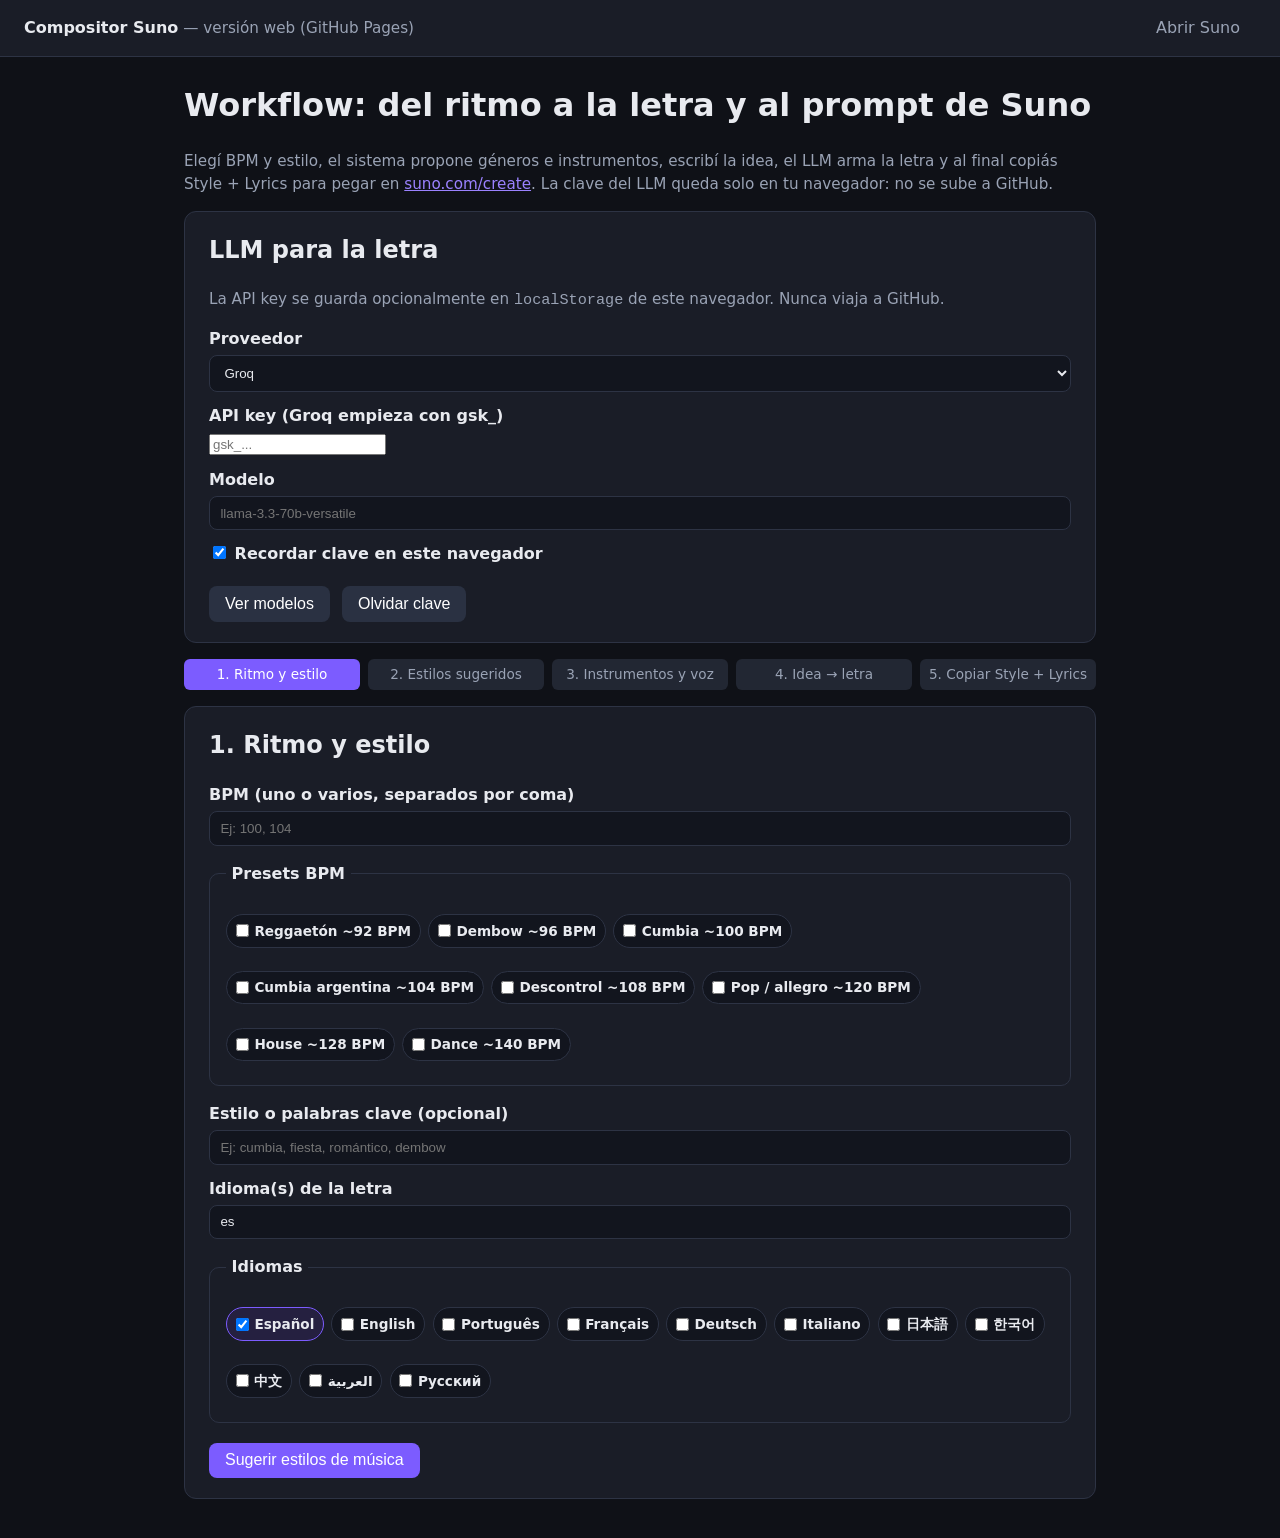
==== index.html @ 766fffea "Actualizar sitio estÃ¡tico del compositor Suno" ====
<!DOCTYPE html>
<html lang="es">
<head>
  <meta charset="utf-8">
  <meta name="viewport" content="width=device-width, initial-scale=1">
  <title>Compositor Suno — Workflow</title>
  <link rel="stylesheet" href="style.css">
</head>
<body>
  <header class="site-header">
    <div>
      <strong>Compositor Suno</strong>
      <span class="muted"> — versión web (GitHub Pages)</span>
    </div>
    <nav>
      <a href="https://suno.com/create" target="_blank" rel="noopener">Abrir Suno</a>
    </nav>
  </header>
  <main>
    <h1>Workflow: del ritmo a la letra y al prompt de Suno</h1>
    <p class="muted">
      Elegí BPM y estilo, el sistema propone géneros e instrumentos, escribí la idea, el LLM arma la letra
      y al final copiás Style + Lyrics para pegar en
      <a href="https://suno.com/create" target="_blank" rel="noopener">suno.com/create</a>.
      La clave del LLM queda solo en tu navegador: no se sube a GitHub.
    </p>

    <section class="card" id="sec-llm">
      <h2>LLM para la letra</h2>
      <p class="muted">La API key se guarda opcionalmente en <code>localStorage</code> de este navegador. Nunca viaja a GitHub.</p>
      <label for="llm_provider">Proveedor</label>
      <select id="llm_provider">
        <option value="groq">Groq</option>
        <option value="ollama">Ollama (local)</option>
      </select>
      <label for="llm_api_key">API key (Groq empieza con gsk_)</label>
      <input type="password" id="llm_api_key" autocomplete="off" placeholder="gsk_...">
      <label for="llm_model">Modelo</label>
      <input type="text" id="llm_model" placeholder="llama-3.3-70b-versatile">
      <label>
        <input type="checkbox" id="llm_remember" checked>
        Recordar clave en este navegador
      </label>
      <div class="actions">
        <button type="button" class="btn btn-secondary" id="llm-test">Ver modelos</button>
        <button type="button" class="btn btn-secondary" id="llm-forget">Olvidar clave</button>
        <span class="muted" id="llm-status"></span>
      </div>
      <article class="tips" id="llm-renew" hidden></article>
    </section>

    <div class="progress workflow-progress">
      <span class="active" data-step-pill="1">1. Ritmo y estilo</span>
      <span data-step-pill="2">2. Estilos sugeridos</span>
      <span data-step-pill="3">3. Instrumentos y voz</span>
      <span data-step-pill="4">4. Idea → letra</span>
      <span data-step-pill="5">5. Copiar Style + Lyrics</span>
    </div>

    <form id="workflow-form">
      <input type="hidden" id="suno_model" value="v6">
      <input type="hidden" id="structure_template" value="auto">

      <section class="card workflow-step" data-step="1">
        <h2>1. Ritmo y estilo</h2>
        <label for="tempo_bpm">BPM (uno o varios, separados por coma)</label>
        <input type="text" id="tempo_bpm" class="sync-field" data-pick="tempo_bpm_pick" placeholder="Ej: 100, 104">
        <div id="grid-tempo_bpm"></div>
        <label for="style_query">Estilo o palabras clave (opcional)</label>
        <input type="text" id="style_query" placeholder="Ej: cumbia, fiesta, romántico, dembow">
        <label for="language">Idioma(s) de la letra</label>
        <input type="text" id="language" class="sync-field" data-pick="language_pick" value="es" placeholder="es, en">
        <div id="grid-language"></div>
        <div class="actions">
          <button type="button" class="btn" id="suggest-styles">Sugerir estilos de música</button>
          <span class="muted" id="suggest-status"></span>
        </div>
      </section>

      <section class="card workflow-step" data-step="2" hidden>
        <h2>2. Estilos sugeridos por BPM y estilo</h2>
        <p class="muted">Marcá uno o más. Cada estilo trae tempo, mood, voz, producción, acompañamiento e instrumentos.</p>
        <div id="suggestions" class="suggestion-list"></div>
        <label for="genre">Género / estilo final (editable)</label>
        <input type="text" id="genre">
        <div class="row">
          <div>
            <label for="mood">Mood</label>
            <input type="text" id="mood">
          </div>
          <div>
            <label for="tempo_term">Términos de ritmo</label>
            <input type="text" id="tempo_term">
          </div>
        </div>
        <div class="row">
          <div>
            <label for="rhythm_accompaniment">Acompañamiento rítmico</label>
            <input type="text" id="rhythm_accompaniment">
          </div>
          <div>
            <label for="production_notes">Producción</label>
            <input type="text" id="production_notes">
          </div>
        </div>
        <div class="actions">
          <button type="button" class="btn" data-next="3">Seguir con instrumentos</button>
          <button type="button" class="btn btn-secondary" data-prev="1">Volver</button>
        </div>
      </section>

      <section class="card workflow-step" data-step="3" hidden>
        <h2>3. Instrumentos y voz</h2>
        <label for="instruments">Instrumentos (editable)</label>
        <input type="text" id="instruments" class="sync-field" data-pick="instruments_pick">
        <div id="grid-instruments"></div>
        <fieldset class="option-fieldset" id="grid-vocal_gender"></fieldset>
        <label for="vocal_style">Estilo vocal</label>
        <input type="text" id="vocal_style" class="sync-field" data-pick="vocal_style_pick">
        <div id="grid-vocal_style"></div>
        <label for="title">Título (opcional)</label>
        <input type="text" id="title">
        <div class="actions">
          <button type="button" class="btn" data-next="4">Seguir con la idea de la letra</button>
          <button type="button" class="btn btn-secondary" data-prev="2">Volver</button>
        </div>
      </section>

      <section class="card workflow-step" data-step="4" hidden>
        <h2>4. Idea → prompt LLM → letra</h2>
        <label for="lyrics_idea">Idea o pedido para la letra</label>
        <textarea id="lyrics_idea" rows="4" placeholder="Ej: una cumbia para la previa, estribillo corto para cantar a los gritos."></textarea>
        <div class="actions">
          <button type="button" class="btn btn-secondary" id="build-llm-prompt">Ver el prompt que recibe el LLM</button>
          <button type="button" class="btn" id="generate-lyrics">Generar letra con el LLM</button>
          <span class="muted" id="lyrics-status"></span>
        </div>
        <article class="tips" id="lyrics-renew-help" hidden></article>
        <details id="llm-prompt-details" hidden>
          <summary>Prompt armado con tu contexto</summary>
          <div class="copy-block">
            <button type="button" class="btn btn-secondary" data-copy="llm-prompt-preview">Copiar</button>
            <pre id="llm-prompt-preview" class="preview-text"></pre>
          </div>
        </details>
        <label for="lyrics_block">Letra (editable, se pega en Suno)</label>
        <textarea id="lyrics_block" rows="14" placeholder="[Verse]&#10;...&#10;&#10;[Chorus]&#10;..."></textarea>
        <div class="actions">
          <button type="button" class="btn" data-next="5">Seguir: copiar Style + Lyrics</button>
          <button type="button" class="btn btn-secondary" data-prev="3">Volver</button>
        </div>
      </section>

      <section class="card workflow-step" data-step="5" hidden>
        <h2>5. Copiar y pegar en Suno</h2>
        <p class="muted">Style y Lyrics compuestos según el glosario oficial de Suno. Pegá Style en Custom mode y Lyrics en el campo de letra.</p>
        <label for="exclude_styles">Exclude styles (opcional)</label>
        <input type="text" id="exclude_styles" class="sync-field" data-pick="exclude_pick">
        <div id="grid-exclude"></div>
        <div class="actions">
          <button type="button" class="btn" id="build-suno-prompt">Rearmar bloques</button>
          <span class="muted" id="suno-status"></span>
        </div>
        <div id="suno-blocks">
          <h3>Style + Lyrics</h3>
          <div class="copy-block">
            <button type="button" class="btn" data-copy="suno-paste">Copiar Style + Lyrics</button>
            <pre id="suno-paste" class="preview-text"></pre>
          </div>
          <h4>Style of Music</h4>
          <div class="copy-block">
            <button type="button" class="btn btn-secondary" data-copy="suno-style">Copiar Style</button>
            <pre id="suno-style" class="preview-text"></pre>
          </div>
          <h4>Lyrics</h4>
          <div class="copy-block">
            <button type="button" class="btn btn-secondary" data-copy="suno-lyrics">Copiar Lyrics</button>
            <pre id="suno-lyrics" class="preview-text"></pre>
          </div>
          <div class="actions">
            <button type="button" class="btn" id="copy-all">Copiar Style + Lyrics</button>
            <button type="button" class="btn btn-secondary" data-prev="4">Volver</button>
          </div>
        </div>
      </section>
    </form>
  </main>
  <script src="app.js"></script>
</body>
</html>
---- style.css ----
:root {
  --bg: #0f1117;
  --surface: #1a1d27;
  --border: #2d3344;
  --text: #e8eaef;
  --muted: #9aa3b5;
  --accent: #7c5cff;
  --accent-hover: #9b82ff;
  --ok: #3dd68c;
  --warn: #f5a623;
}

* {
  box-sizing: border-box;
}

body {
  margin: 0;
  font-family: "Segoe UI", system-ui, sans-serif;
  background: var(--bg);
  color: var(--text);
  line-height: 1.5;
}

a {
  color: var(--accent-hover);
}

header.site-header {
  border-bottom: 1px solid var(--border);
  background: var(--surface);
  padding: 1rem 1.5rem;
  display: flex;
  align-items: center;
  justify-content: space-between;
  gap: 1rem;
  flex-wrap: wrap;
}

header.site-header nav a {
  margin-right: 1rem;
  text-decoration: none;
  color: var(--muted);
}

header.site-header nav a:hover {
  color: var(--text);
}

main {
  max-width: 960px;
  margin: 0 auto;
  padding: 1.5rem;
}

.composer-nav {
  display: flex;
  flex-wrap: wrap;
  gap: 0.5rem;
  margin-bottom: 1rem;
  position: sticky;
  top: 0;
  z-index: 5;
  background: var(--bg);
  padding: 0.5rem 0;
  border-bottom: 1px solid var(--border);
}

.composer-nav a {
  font-size: 0.85rem;
  padding: 0.35rem 0.65rem;
  border-radius: 999px;
  background: var(--surface);
  border: 1px solid var(--border);
  text-decoration: none;
  color: var(--text);
}

.composer-nav a:hover {
  border-color: var(--accent);
}

.composer-section {
  margin-bottom: 1.5rem;
  padding-bottom: 0.5rem;
  border-bottom: 1px dashed var(--border);
}

.composer-section-highlight {
  background: #151928;
  border-radius: 12px;
  padding: 1rem 1.25rem;
  border: 1px solid #3d3560;
}

.composer-preview {
  position: sticky;
  top: 3rem;
  z-index: 4;
  margin-bottom: 1rem;
}

.preview-text {
  margin: 0;
  font-size: 0.9rem;
  white-space: pre-wrap;
  color: var(--muted);
}

.option-grid-full {
  max-height: none;
}

.card {
  background: var(--surface);
  border: 1px solid var(--border);
  border-radius: 12px;
  padding: 1.25rem 1.5rem;
  margin-bottom: 1rem;
}

h1, h2, h3 {
  margin-top: 0;
}

.muted {
  color: var(--muted);
  font-size: 0.95rem;
}

.badge {
  display: inline-block;
  padding: 0.15rem 0.5rem;
  border-radius: 999px;
  font-size: 0.8rem;
  background: #2a3142;
}

.badge-warn {
  background: #4a3a1a;
  color: var(--warn);
}

label {
  display: block;
  margin: 0.75rem 0 0.25rem;
  font-weight: 600;
}

input[type="text"],
input[type="number"],
textarea,
select {
  width: 100%;
  padding: 0.55rem 0.65rem;
  border-radius: 8px;
  border: 1px solid var(--border);
  background: #12151e;
  color: var(--text);
}

textarea {
  min-height: 100px;
  resize: vertical;
}

.row {
  display: grid;
  grid-template-columns: 1fr 1fr;
  gap: 1rem;
}

@media (max-width: 640px) {
  .row {
    grid-template-columns: 1fr;
  }
}

.btn {
  display: inline-block;
  padding: 0.55rem 1rem;
  border-radius: 8px;
  border: none;
  background: var(--accent);
  color: #fff;
  cursor: pointer;
  text-decoration: none;
  font-size: 1rem;
}

.btn:hover {
  background: var(--accent-hover);
}

.btn-secondary {
  background: #2a3142;
}

.btn-secondary:hover {
  background: #3a4358;
}

.actions {
  display: flex;
  gap: 0.75rem;
  margin-top: 1.25rem;
  flex-wrap: wrap;
}

.progress {
  display: flex;
  gap: 0.5rem;
  margin-bottom: 1rem;
}

.progress span {
  flex: 1;
  text-align: center;
  padding: 0.35rem;
  border-radius: 6px;
  background: #222733;
  font-size: 0.85rem;
  color: var(--muted);
}

.progress span.active {
  background: var(--accent);
  color: #fff;
}

.copy-block {
  position: relative;
}

.copy-block pre {
  background: #12151e;
  border: 1px solid var(--border);
  border-radius: 8px;
  padding: 1rem;
  overflow-x: auto;
  white-space: pre-wrap;
  word-break: break-word;
}

.copy-block button {
  position: absolute;
  top: 0.5rem;
  right: 0.5rem;
  font-size: 0.8rem;
  padding: 0.25rem 0.5rem;
}

.tips {
  font-size: 0.9rem;
  color: var(--muted);
  border-left: 3px solid var(--accent);
  padding-left: 0.75rem;
  margin: 1rem 0;
}

ul.checklist li {
  margin-bottom: 0.35rem;
}

.option-fieldset {
  border: 1px solid var(--border);
  border-radius: 10px;
  padding: 0.75rem 1rem 1rem;
  margin: 1rem 0;
}

.option-fieldset legend {
  padding: 0 0.35rem;
  font-weight: 600;
}

.option-grid {
  display: flex;
  flex-wrap: wrap;
  gap: 0.45rem;
  max-height: 280px;
  overflow-y: auto;
  padding: 0.25rem 0;
}

.option-grid-radio .option-chip {
  min-width: 140px;
}

.option-chip {
  display: inline-flex;
  align-items: center;
  gap: 0.35rem;
  padding: 0.35rem 0.55rem;
  border-radius: 999px;
  border: 1px solid var(--border);
  background: #12151e;
  font-size: 0.85rem;
  cursor: pointer;
}

.option-chip input {
  width: auto;
  margin: 0;
}

.option-chip:has(input:checked) {
  border-color: var(--accent);
  background: #252040;
}

.option-chip.is-probable {
  border-color: var(--ok);
}

.option-chip.is-outside {
  border-color: var(--warn);
}

.extra-input {
  margin-top: 0.65rem;
  font-size: 0.9rem;
}

.workflow-progress {
  flex-wrap: wrap;
}

.workflow-progress span {
  flex: 1 1 160px;
}

.suggestion-list {
  display: grid;
  gap: 0.6rem;
  margin-bottom: 1rem;
}

.suggestion {
  display: grid;
  grid-template-columns: auto 1fr;
  gap: 0.6rem;
  padding: 0.7rem 0.85rem;
  border: 1px solid var(--border);
  border-radius: 10px;
  background: #12151e;
  cursor: pointer;
}

.suggestion input {
  width: auto;
  margin-top: 0.3rem;
}

.suggestion p {
  margin: 0.2rem 0;
  font-size: 0.85rem;
}

.suggestion:has(input:checked) {
  border-color: var(--accent);
  background: #252040;
}

.suggestion.is-top {
  border-color: var(--ok);
}

.chips {
  display: flex;
  flex-wrap: wrap;
  gap: 0.3rem;
  margin-top: 0.35rem;
}

.chip {
  padding: 0.15rem 0.5rem;
  border-radius: 999px;
  border: 1px solid var(--border);
  font-size: 0.78rem;
  color: var(--muted);
}

.summary-list li {
  margin-bottom: 0.4rem;
}

.doc-list li {
  margin-bottom: 0.35rem;
}

.article-body h1,
.article-body h2,
.article-body h3 {
  margin-top: 1.25rem;
}

.article-body img {
  max-width: 100%;
}
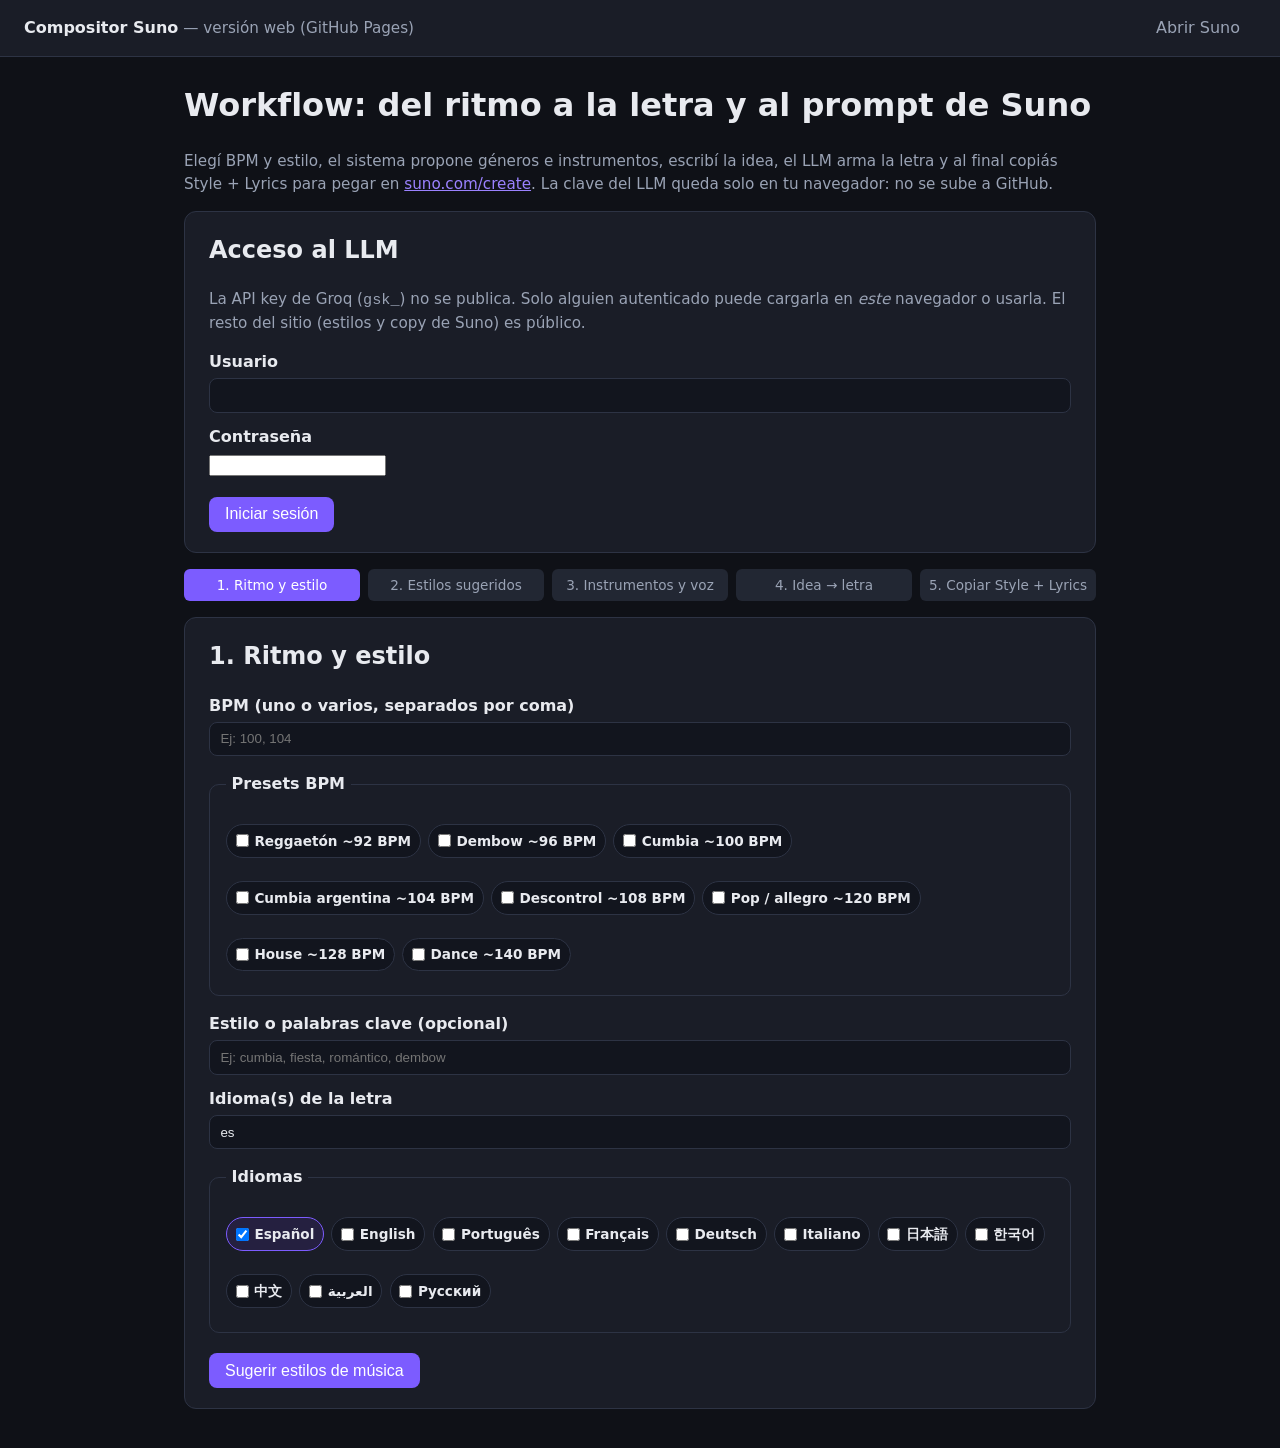
==== commit caf04858: "Actualizar sitio estÃ¡tico del compositor Suno" ====
--- a/index.html
+++ b/index.html
@@ -25,9 +25,28 @@
       La clave del LLM queda solo en tu navegador: no se sube a GitHub.
     </p>
 
-    <section class="card" id="sec-llm">
+    <section class="card" id="sec-auth">
+      <h2>Acceso al LLM</h2>
+      <p class="muted">La API key de Groq (<code>gsk_</code>) no se publica. Solo alguien autenticado puede cargarla en <em>este</em> navegador o usarla. El resto del sitio (estilos y copy de Suno) es público.</p>
+      <div id="auth-login">
+        <label for="auth_user">Usuario</label>
+        <input type="text" id="auth_user" autocomplete="username">
+        <label for="auth_password">Contraseña</label>
+        <input type="password" id="auth_password" autocomplete="current-password">
+        <div class="actions">
+          <button type="button" class="btn" id="auth-login-btn">Iniciar sesión</button>
+          <span class="muted" id="auth-status"></span>
+        </div>
+      </div>
+      <div id="auth-ok" hidden>
+        <p>Sesión: <strong id="auth-user-label"></strong>. La clave Groq queda solo en este navegador.</p>
+        <button type="button" class="btn btn-secondary" id="auth-logout">Cerrar sesión</button>
+      </div>
+    </section>
+
+    <section class="card" id="sec-llm" hidden>
       <h2>LLM para la letra</h2>
-      <p class="muted">La API key se guarda opcionalmente en <code>localStorage</code> de este navegador. Nunca viaja a GitHub.</p>
+      <p class="muted">Pegá la key acá. Se guarda en <code>localStorage</code> de este navegador, no en GitHub.</p>
       <label for="llm_provider">Proveedor</label>
       <select id="llm_provider">
         <option value="groq">Groq</option>
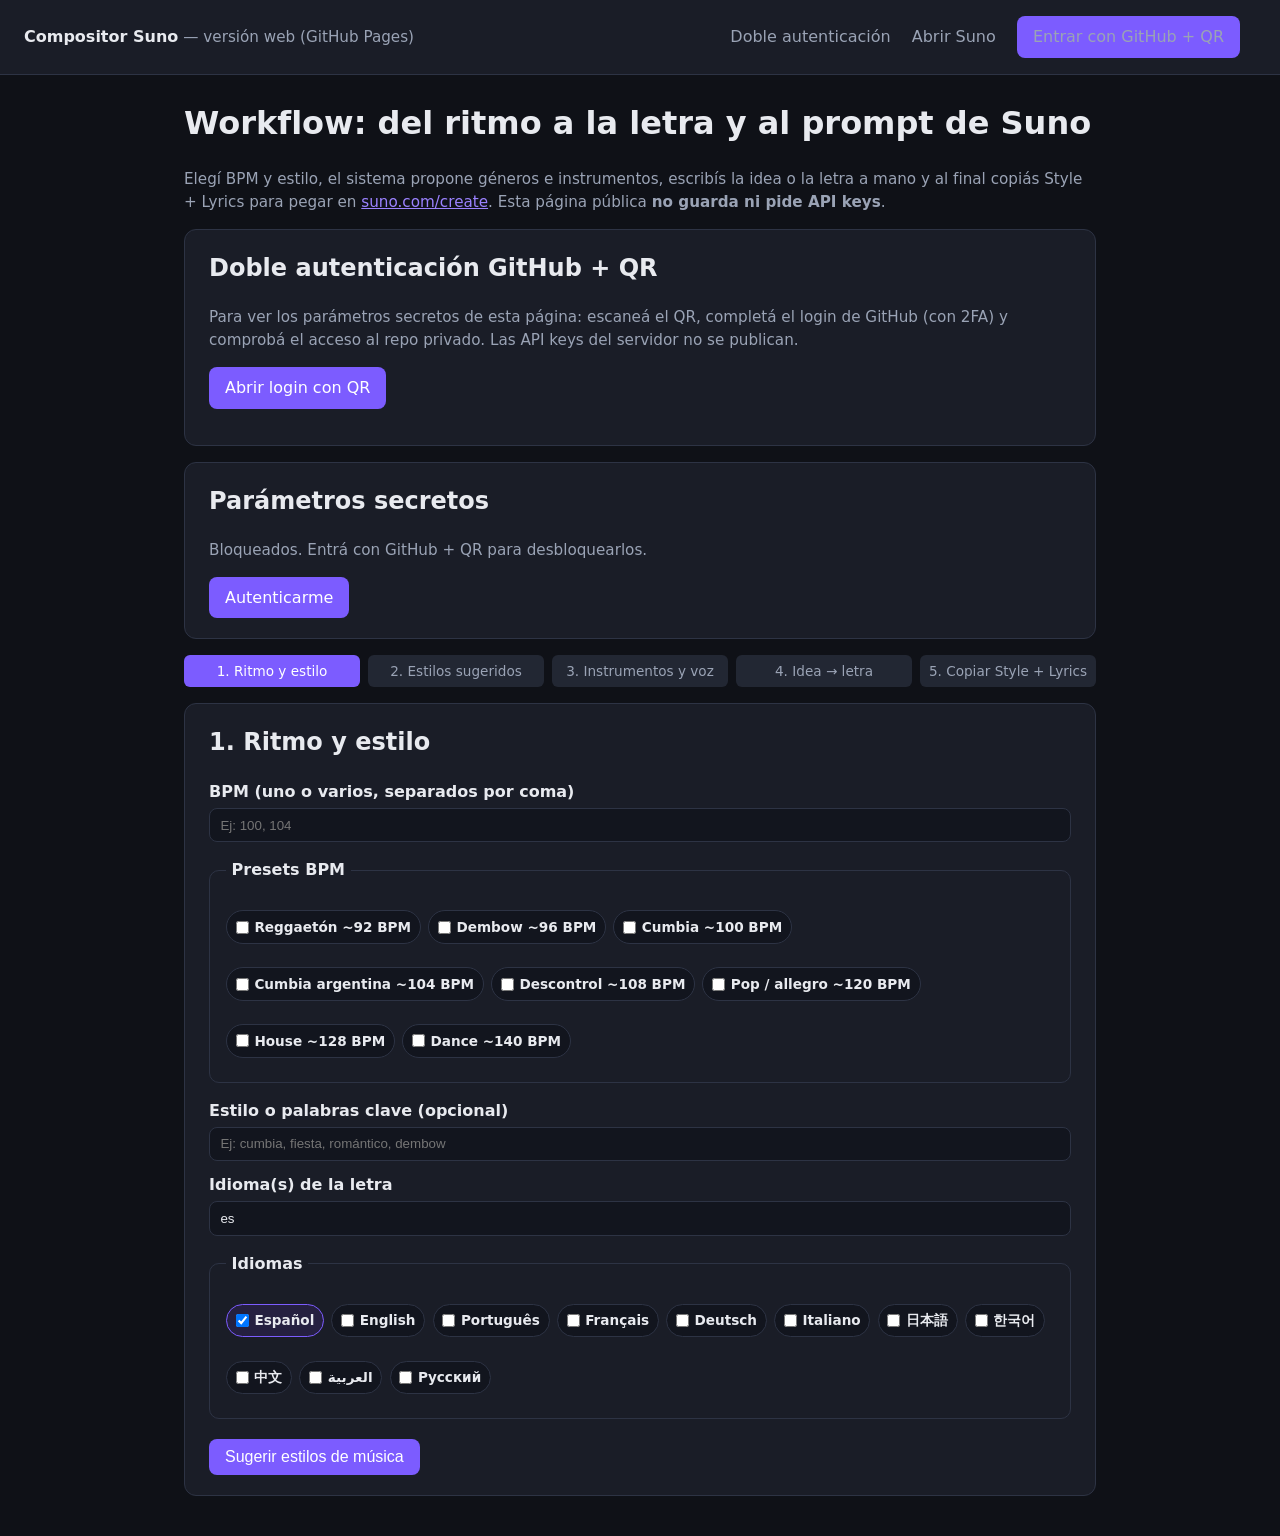
==== commit 5a6c8473: "Actualizar sitio estÃ¡tico del compositor Suno" ====
--- a/index.html
+++ b/index.html
@@ -13,59 +13,48 @@
       <span class="muted"> — versión web (GitHub Pages)</span>
     </div>
     <nav>
+      <a href="login.html">Doble autenticación</a>
       <a href="https://suno.com/create" target="_blank" rel="noopener">Abrir Suno</a>
+      <span id="pages-auth-nav"></span>
     </nav>
   </header>
   <main>
     <h1>Workflow: del ritmo a la letra y al prompt de Suno</h1>
     <p class="muted">
-      Elegí BPM y estilo, el sistema propone géneros e instrumentos, escribí la idea, el LLM arma la letra
+      Elegí BPM y estilo, el sistema propone géneros e instrumentos, escribís la idea o la letra a mano
       y al final copiás Style + Lyrics para pegar en
       <a href="https://suno.com/create" target="_blank" rel="noopener">suno.com/create</a>.
-      La clave del LLM queda solo en tu navegador: no se sube a GitHub.
+      Esta página pública <strong>no guarda ni pide API keys</strong>.
     </p>
 
     <section class="card" id="sec-auth">
-      <h2>Acceso al LLM</h2>
-      <p class="muted">La API key de Groq (<code>gsk_</code>) no se publica. Solo alguien autenticado puede cargarla en <em>este</em> navegador o usarla. El resto del sitio (estilos y copy de Suno) es público.</p>
-      <div id="auth-login">
-        <label for="auth_user">Usuario</label>
-        <input type="text" id="auth_user" autocomplete="username">
-        <label for="auth_password">Contraseña</label>
-        <input type="password" id="auth_password" autocomplete="current-password">
-        <div class="actions">
-          <button type="button" class="btn" id="auth-login-btn">Iniciar sesión</button>
-          <span class="muted" id="auth-status"></span>
-        </div>
-      </div>
-      <div id="auth-ok" hidden>
-        <p>Sesión: <strong id="auth-user-label"></strong>. La clave Groq queda solo en este navegador.</p>
-        <button type="button" class="btn btn-secondary" id="auth-logout">Cerrar sesión</button>
-      </div>
+      <h2>Doble autenticación GitHub + QR</h2>
+      <p class="muted">
+        Para ver los parámetros secretos de esta página: escaneá el QR, completá el login de GitHub
+        (con 2FA) y comprobá el acceso al repo privado. Las API keys del servidor no se publican.
+      </p>
+      <p><a class="btn" href="login.html">Abrir login con QR</a></p>
     </section>
 
-    <section class="card" id="sec-llm" hidden>
-      <h2>LLM para la letra</h2>
-      <p class="muted">Pegá la key acá. Se guarda en <code>localStorage</code> de este navegador, no en GitHub.</p>
-      <label for="llm_provider">Proveedor</label>
-      <select id="llm_provider">
-        <option value="groq">Groq</option>
-        <option value="ollama">Ollama (local)</option>
-      </select>
-      <label for="llm_api_key">API key (Groq empieza con gsk_)</label>
-      <input type="password" id="llm_api_key" autocomplete="off" placeholder="gsk_...">
+    <section class="card" id="sec-secrets-locked">
+      <h2>Parámetros secretos</h2>
+      <p class="muted">Bloqueados. Entrá con GitHub + QR para desbloquearlos.</p>
+      <a class="btn" href="login.html?next=index.html%23sec-secrets">Autenticarme</a>
+    </section>
+
+    <section class="card" id="sec-secrets" hidden>
+      <h2>Parámetros secretos</h2>
+      <p class="muted">
+        Repo verificado en este navegador. Acá podés usar opciones privilegiadas de la página.
+        La key Groq del servidor sigue solo en FastAPI local
+        (<a href="http://127.0.0.1:8000/auth/login">127.0.0.1:8000/auth/login</a>).
+      </p>
+      <label for="secret_notes">Notas privadas de composición (solo esta pestaña)</label>
+      <textarea id="secret_notes" rows="3" placeholder="Referencias, nombres, ideas que no querés dejar a la vista pública."></textarea>
+      <label for="llm_api_key">API key propia para esta pestaña (opcional, no se sube a GitHub)</label>
+      <input type="password" id="llm_api_key" autocomplete="off">
       <label for="llm_model">Modelo</label>
       <input type="text" id="llm_model" placeholder="llama-3.3-70b-versatile">
-      <label>
-        <input type="checkbox" id="llm_remember" checked>
-        Recordar clave en este navegador
-      </label>
-      <div class="actions">
-        <button type="button" class="btn btn-secondary" id="llm-test">Ver modelos</button>
-        <button type="button" class="btn btn-secondary" id="llm-forget">Olvidar clave</button>
-        <span class="muted" id="llm-status"></span>
-      </div>
-      <article class="tips" id="llm-renew" hidden></article>
     </section>
 
     <div class="progress workflow-progress">
@@ -151,7 +140,7 @@
         <textarea id="lyrics_idea" rows="4" placeholder="Ej: una cumbia para la previa, estribillo corto para cantar a los gritos."></textarea>
         <div class="actions">
           <button type="button" class="btn btn-secondary" id="build-llm-prompt">Ver el prompt que recibe el LLM</button>
-          <button type="button" class="btn" id="generate-lyrics">Generar letra con el LLM</button>
+          <button type="button" class="btn" id="generate-lyrics">Generar letra</button>
           <span class="muted" id="lyrics-status"></span>
         </div>
         <article class="tips" id="lyrics-renew-help" hidden></article>
@@ -204,6 +193,7 @@
       </section>
     </form>
   </main>
+  <script src="pages_auth.js"></script>
   <script src="app.js"></script>
 </body>
 </html>
--- a/style.css
+++ b/style.css
@@ -398,3 +398,19 @@
 .article-body img {
   max-width: 100%;
 }
+
+.qr-card .qr-box {
+  display: flex;
+  justify-content: center;
+  margin: 1rem 0;
+  padding: 1rem;
+  background: #fff;
+  border-radius: 12px;
+  width: fit-content;
+}
+
+.qr-card .qr-box img {
+  display: block;
+  width: 240px;
+  height: 240px;
+}
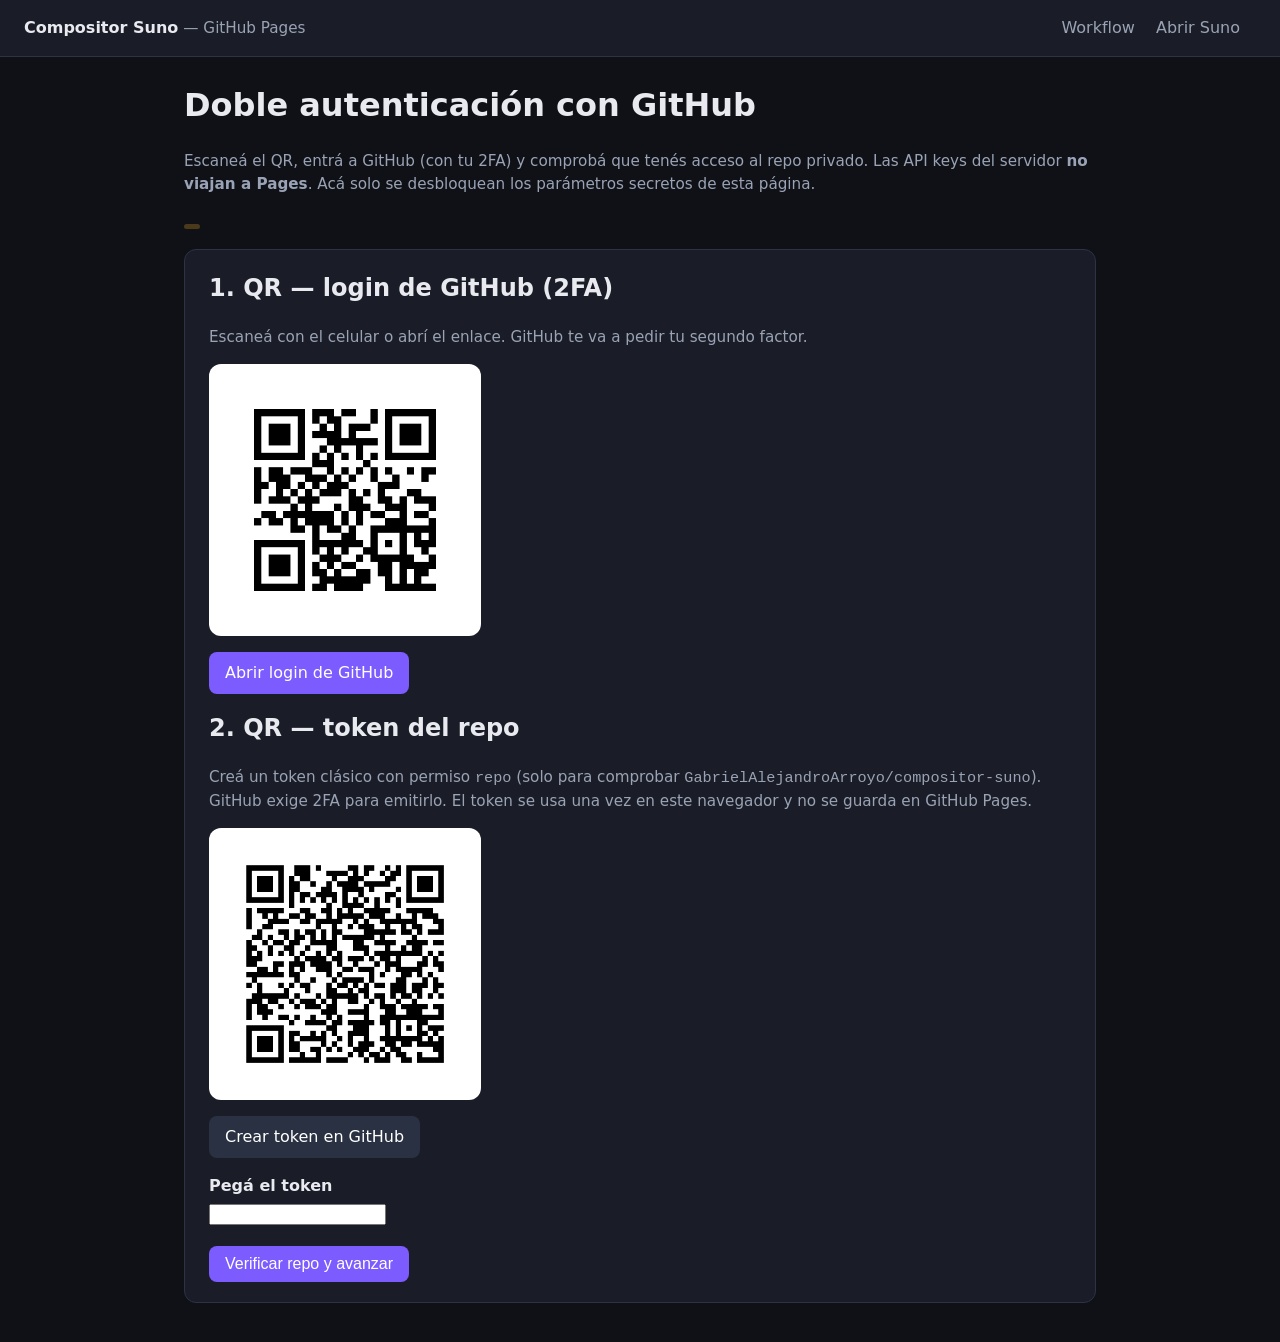
==== commit c9c8473b: "Actualizar sitio estÃ¡tico del compositor Suno" ====
--- a/index.html
+++ b/index.html
@@ -193,7 +193,7 @@
       </section>
     </form>
   </main>
-  <script src="pages_auth.js"></script>
-  <script src="app.js"></script>
+  <script src="pages_auth.js?v=2"></script>
+  <script src="app.js?v=2"></script>
 </body>
 </html>
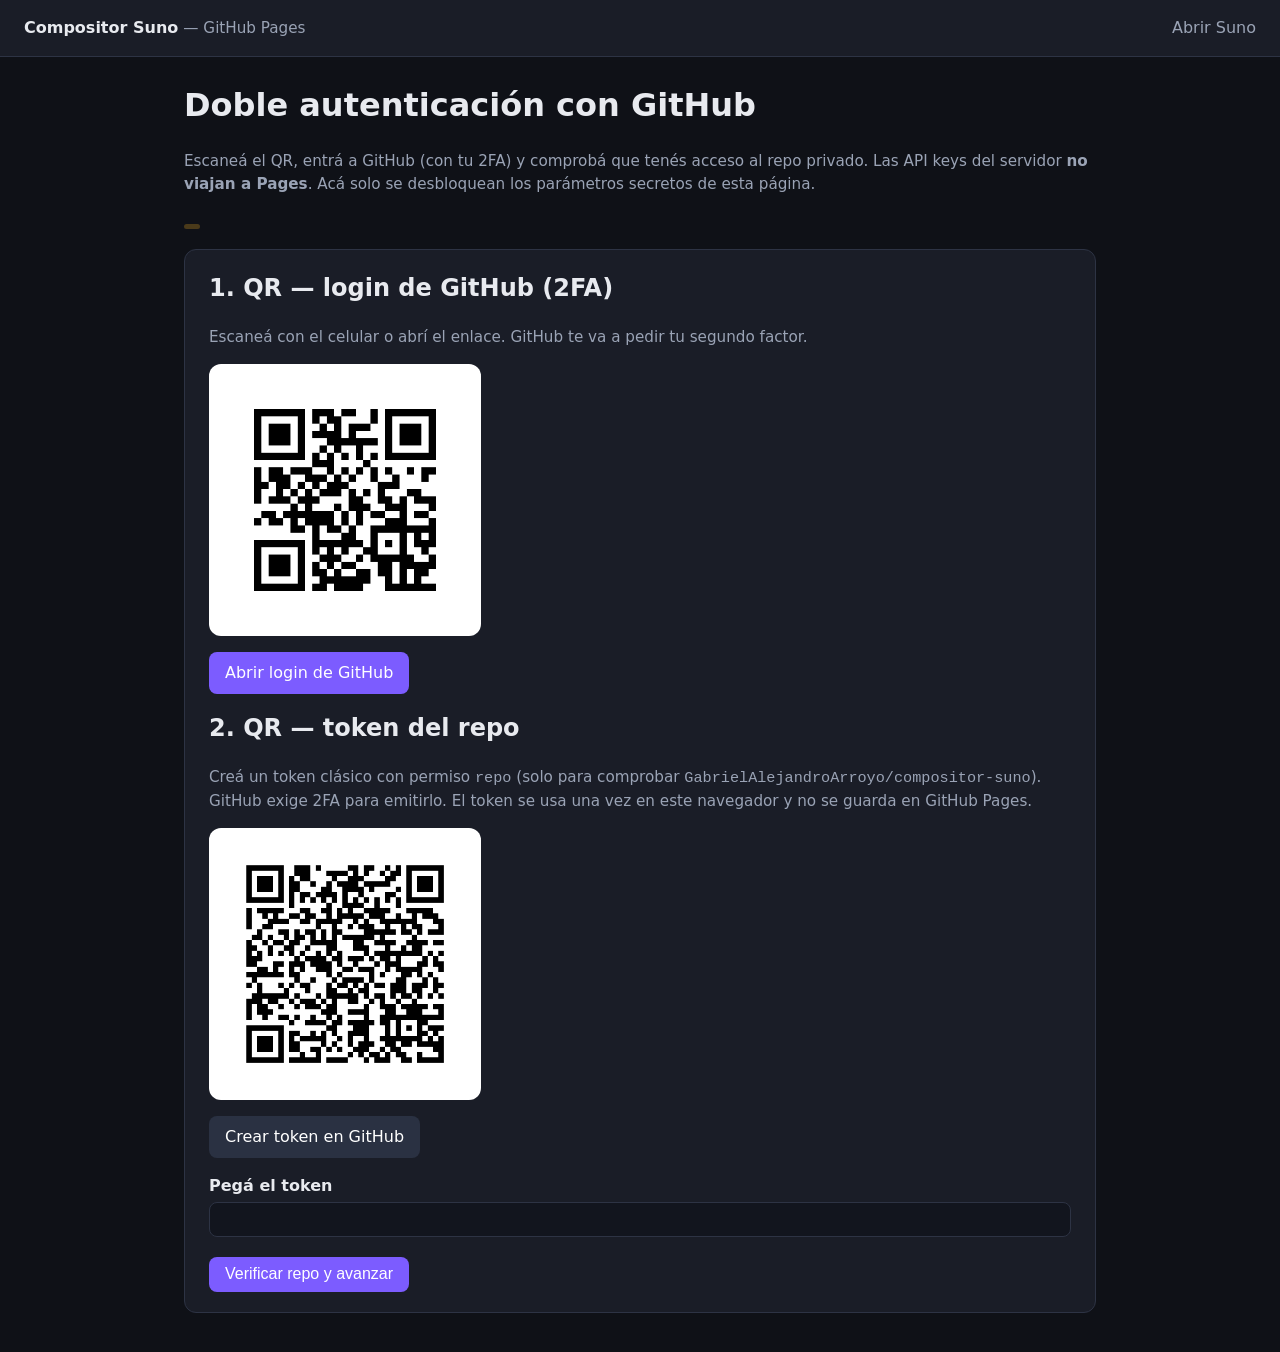
==== commit 766dfcd4: "Actualizar sitio estÃ¡tico del compositor Suno" ====
--- a/index.html
+++ b/index.html
@@ -1,69 +1,70 @@
 <!DOCTYPE html>
-<html lang="es">
+<html lang="es" class="auth-pending">
 <head>
   <meta charset="utf-8">
   <meta name="viewport" content="width=device-width, initial-scale=1">
   <title>Compositor Suno — Workflow</title>
   <link rel="stylesheet" href="style.css">
+  <link rel="stylesheet" href="workflow-ui.css?v=4">
+  <script>
+    (function () {
+      var STORAGE_KEY = "compositor-suno-pages-session-v2";
+      var page = (window.location.pathname.split("/").pop() || "index.html").split("?")[0];
+      if (page === "login.html") return;
+      var ok = false;
+      try {
+        var raw = sessionStorage.getItem(STORAGE_KEY);
+        var data = raw ? JSON.parse(raw) : null;
+        ok = Boolean(data && data.login && data.repo_ok);
+      } catch (err) {
+        ok = false;
+      }
+      if (!ok) {
+        window.location.replace("login.html?next=" + encodeURIComponent(page + (window.location.hash || "")));
+      }
+    })();
+  </script>
 </head>
 <body>
+  <div id="app-shell">
   <header class="site-header">
     <div>
       <strong>Compositor Suno</strong>
-      <span class="muted"> — versión web (GitHub Pages)</span>
+      <span class="muted site-header-tagline"> — versión web (GitHub Pages)</span>
     </div>
     <nav>
-      <a href="login.html">Doble autenticación</a>
       <a href="https://suno.com/create" target="_blank" rel="noopener">Abrir Suno</a>
       <span id="pages-auth-nav"></span>
+      <button type="button" class="gear-btn" id="open-settings" aria-label="Configuración del sistema" title="Configuración">
+        <svg viewBox="0 0 24 24" width="22" height="22" aria-hidden="true">
+          <path fill="currentColor" d="M19.14 12.94c.04-.31.06-.63.06-.94s-.02-.63-.06-.94l2.03-1.58a.5.5 0 0 0 .12-.64l-1.92-3.32a.5.5 0 0 0-.6-.22l-2.39.96a7.03 7.03 0 0 0-1.63-.94l-.36-2.54A.5.5 0 0 0 13.9 2h-3.8a.5.5 0 0 0-.49.42l-.36 2.54c-.59.24-1.13.55-1.63.94l-2.39-.96a.5.5 0 0 0-.6.22L2.71 8.84a.5.5 0 0 0 .12.64l2.03 1.58c-.04.31-.06.63-.06.94s.02.63.06.94L2.83 14.52a.5.5 0 0 0-.12.64l1.92 3.32c.14.24.43.34.6.22l2.39-.96c.5.39 1.04.7 1.63.94l.36 2.54c.05.24.25.42.49.42h3.8c.24 0 .44-.18.49-.42l.36-2.54c.59-.24 1.13-.55 1.63-.94l2.39.96c.25.1.46 0 .6-.22l1.92-3.32a.5.5 0 0 0-.12-.64l-2.03-1.58zM12 15.5A3.5 3.5 0 1 1 12 8.5a3.5 3.5 0 0 1 0 7z"/>
+        </svg>
+      </button>
     </nav>
   </header>
   <main>
-    <h1>Workflow: del ritmo a la letra y al prompt de Suno</h1>
-    <p class="muted">
-      Elegí BPM y estilo, el sistema propone géneros e instrumentos, escribís la idea o la letra a mano
-      y al final copiás Style + Lyrics para pegar en
-      <a href="https://suno.com/create" target="_blank" rel="noopener">suno.com/create</a>.
-      Esta página pública <strong>no guarda ni pide API keys</strong>.
-    </p>
-
-    <section class="card" id="sec-auth">
-      <h2>Doble autenticación GitHub + QR</h2>
-      <p class="muted">
-        Para ver los parámetros secretos de esta página: escaneá el QR, completá el login de GitHub
-        (con 2FA) y comprobá el acceso al repo privado. Las API keys del servidor no se publican.
-      </p>
-      <p><a class="btn" href="login.html">Abrir login con QR</a></p>
-    </section>
-
-    <section class="card" id="sec-secrets-locked">
-      <h2>Parámetros secretos</h2>
-      <p class="muted">Bloqueados. Entrá con GitHub + QR para desbloquearlos.</p>
-      <a class="btn" href="login.html?next=index.html%23sec-secrets">Autenticarme</a>
-    </section>
-
-    <section class="card" id="sec-secrets" hidden>
-      <h2>Parámetros secretos</h2>
-      <p class="muted">
-        Repo verificado en este navegador. Acá podés usar opciones privilegiadas de la página.
-        La key Groq del servidor sigue solo en FastAPI local
-        (<a href="http://127.0.0.1:8000/auth/login">127.0.0.1:8000/auth/login</a>).
-      </p>
-      <label for="secret_notes">Notas privadas de composición (solo esta pestaña)</label>
-      <textarea id="secret_notes" rows="3" placeholder="Referencias, nombres, ideas que no querés dejar a la vista pública."></textarea>
-      <label for="llm_api_key">API key propia para esta pestaña (opcional, no se sube a GitHub)</label>
-      <input type="password" id="llm_api_key" autocomplete="off">
-      <label for="llm_model">Modelo</label>
-      <input type="text" id="llm_model" placeholder="llama-3.3-70b-versatile">
-    </section>
-
-    <div class="progress workflow-progress">
-      <span class="active" data-step-pill="1">1. Ritmo y estilo</span>
-      <span data-step-pill="2">2. Estilos sugeridos</span>
-      <span data-step-pill="3">3. Instrumentos y voz</span>
-      <span data-step-pill="4">4. Idea → letra</span>
-      <span data-step-pill="5">5. Copiar Style + Lyrics</span>
-    </div>
+    <div class="workflow-shell">
+      <div class="workflow-hero">
+        <h1>Workflow Suno</h1>
+        <p class="muted workflow-hero-intro">Del ritmo a Style + Lyrics en cinco pasos.</p>
+        <details class="workflow-hero-more">
+          <summary>Más info</summary>
+          <p class="muted">
+            Elegí BPM y estilo, el sistema propone géneros e instrumentos, escribís la idea o la letra a mano
+            y al final copiás Style + Lyrics para pegar en
+            <a href="https://suno.com/create" target="_blank" rel="noopener">suno.com/create</a>.
+            Autenticación y API key van en <strong>Configuración</strong> (icono de engranaje).
+          </p>
+        </details>
+      </div>
+
+      <nav class="workflow-stepper" aria-label="Pasos del workflow">
+        <button type="button" class="workflow-step-pill is-active" data-step-pill="1" aria-current="step"><span class="pill-num">1</span>Ritmo</button>
+        <button type="button" class="workflow-step-pill" data-step-pill="2" disabled><span class="pill-num">2</span>Estilos</button>
+        <button type="button" class="workflow-step-pill" data-step-pill="3" disabled><span class="pill-num">3</span>Instrumentos</button>
+        <button type="button" class="workflow-step-pill" data-step-pill="4" disabled><span class="pill-num">4</span>Letra</button>
+        <button type="button" class="workflow-step-pill" data-step-pill="5" disabled><span class="pill-num">5</span>Copiar</button>
+      </nav>
 
     <form id="workflow-form">
       <input type="hidden" id="suno_model" value="v6">
@@ -153,6 +154,45 @@
         </details>
         <label for="lyrics_block">Letra (editable, se pega en Suno)</label>
         <textarea id="lyrics_block" rows="14" placeholder="[Verse]&#10;...&#10;&#10;[Chorus]&#10;..."></textarea>
+
+        <details class="lyrics-coach" id="lyrics-coach">
+          <summary>Mejorar con IA (conversación interactiva)</summary>
+          <div class="lyrics-coach-body">
+            <p class="muted lyrics-coach-hint" id="lyrics-coach-hint">
+              La IA lee tu letra y te pregunta qué querés pulir. Necesitás texto en el campo de arriba.
+            </p>
+            <div class="lyrics-coach-thread" id="lyrics-coach-thread" aria-live="polite"></div>
+            <div class="lyrics-coach-chips" id="lyrics-coach-chips"></div>
+            <label for="lyrics-coach-input">Qué querés mejorar</label>
+            <textarea id="lyrics-coach-input" rows="2" placeholder="Ej: estribillo más corto y pegadizo para cantar en coro"></textarea>
+            <div class="actions lyrics-coach-actions">
+              <button type="button" class="btn btn-secondary" id="lyrics-coach-send">Enviar</button>
+              <button type="button" class="btn" id="lyrics-coach-revise">Generar versión mejorada</button>
+              <button type="button" class="btn btn-secondary" id="lyrics-coach-reset">Reiniciar conversación</button>
+              <button type="button" class="btn btn-secondary" id="lyrics-coach-retry" hidden>Reintentar conexión</button>
+              <span class="muted" id="lyrics-coach-status"></span>
+            </div>
+            <div class="lyrics-coach-compare" id="lyrics-coach-compare" hidden>
+              <h3>Comparar letra completa</h3>
+              <div class="lyrics-coach-compare-grid">
+                <div class="lyrics-coach-compare-col">
+                  <h4>Antes del último cambio</h4>
+                  <pre id="lyrics-coach-compare-before" class="preview-text"></pre>
+                </div>
+                <div class="lyrics-coach-compare-col">
+                  <h4>Después del cambio</h4>
+                  <pre id="lyrics-coach-compare-after" class="preview-text"></pre>
+                </div>
+              </div>
+              <div class="actions lyrics-coach-compare-actions">
+                <button type="button" class="btn" id="lyrics-coach-apply">Usar la nueva letra</button>
+                <button type="button" class="btn btn-secondary" id="lyrics-coach-keep-old">Quedarme con la anterior</button>
+                <button type="button" class="btn btn-secondary" id="lyrics-coach-dismiss-preview">Seguir conversando</button>
+              </div>
+            </div>
+          </div>
+        </details>
+
         <div class="actions">
           <button type="button" class="btn" data-next="5">Seguir: copiar Style + Lyrics</button>
           <button type="button" class="btn btn-secondary" data-prev="3">Volver</button>
@@ -192,8 +232,57 @@
         </div>
       </section>
     </form>
+    </div>
+
+    <div class="workflow-nav-mobile" id="workflow-nav-mobile">
+      <button type="button" class="btn btn-secondary" data-prev-mobile id="workflow-prev-mobile" disabled>Anterior</button>
+      <span id="workflow-step-label">Paso 1 de 5</span>
+      <button type="button" class="btn" data-next-mobile id="workflow-next-mobile">Siguiente</button>
+    </div>
   </main>
-  <script src="pages_auth.js?v=2"></script>
-  <script src="app.js?v=2"></script>
+
+  <div id="settings-overlay" class="settings-overlay" hidden>
+    <aside class="settings-panel" role="dialog" aria-modal="true" aria-labelledby="settings-title">
+      <header class="settings-panel-head">
+        <h2 id="settings-title">Configuración del sistema</h2>
+        <button type="button" class="icon-close" id="close-settings" aria-label="Cerrar configuración">×</button>
+      </header>
+
+      <section class="card" id="sec-auth">
+        <h2>Doble autenticación GitHub + QR</h2>
+        <p class="muted">
+          Para ver los parámetros secretos de esta página: escaneá el QR, completá el login de GitHub
+          (con 2FA) y comprobá el acceso al repo privado. Las API keys del servidor no se publican.
+        </p>
+        <p><a class="btn" href="login.html?next=index.html%23configuracion">Abrir login con QR</a></p>
+      </section>
+
+      <section class="card" id="sec-secrets-locked">
+        <h2>Parámetros secretos</h2>
+        <p class="muted">Bloqueados. Entrá con GitHub + QR para desbloquearlos.</p>
+        <a class="btn" href="login.html?next=index.html%23configuracion">Autenticarme</a>
+      </section>
+
+      <section class="card" id="sec-secrets" hidden>
+        <h2>Parámetros secretos</h2>
+        <p class="muted">
+          Repo verificado en este navegador. Acá podés usar opciones privilegiadas de la página.
+          La key Groq del servidor sigue solo en FastAPI local
+          (<a href="http://127.0.0.1:8000/auth/login">127.0.0.1:8000/auth/login</a>).
+        </p>
+        <label for="secret_notes">Notas privadas de composición (solo esta pestaña)</label>
+        <textarea id="secret_notes" rows="3" placeholder="Referencias, nombres, ideas que no querés dejar a la vista pública."></textarea>
+        <label for="llm_api_key">API key propia para esta pestaña (opcional, no se sube a GitHub)</label>
+        <input type="password" id="llm_api_key" autocomplete="off">
+        <label for="llm_model">Modelo</label>
+        <input type="text" id="llm_model" placeholder="llama-3.3-70b-versatile">
+      </section>
+    </aside>
+  </div>
+  </div>
+
+  <script src="pages_auth.js?v=5"></script>
+  <script src="lyrics-coach.js?v=3"></script>
+  <script src="app.js?v=6"></script>
 </body>
 </html>
--- a/style.css
+++ b/style.css
@@ -14,6 +14,10 @@
   box-sizing: border-box;
 }
 
+html.auth-pending body {
+  visibility: hidden;
+}
+
 body {
   margin: 0;
   font-family: "Segoe UI", system-ui, sans-serif;
@@ -37,8 +41,14 @@
   flex-wrap: wrap;
 }
 
+header.site-header nav {
+  display: flex;
+  align-items: center;
+  flex-wrap: wrap;
+  gap: 0.75rem;
+}
+
 header.site-header nav a {
-  margin-right: 1rem;
   text-decoration: none;
   color: var(--muted);
 }
@@ -149,6 +159,7 @@
 
 input[type="text"],
 input[type="number"],
+input[type="password"],
 textarea,
 select {
   width: 100%;
@@ -173,6 +184,43 @@
 @media (max-width: 640px) {
   .row {
     grid-template-columns: 1fr;
+  }
+}
+
+@media (max-width: 768px) {
+  header.site-header {
+    padding: 0.65rem 1rem;
+  }
+
+  header.site-header .site-header-tagline {
+    display: none;
+  }
+
+  header.site-header nav {
+    gap: 0.5rem;
+    font-size: 0.9rem;
+  }
+
+  main {
+    padding: 1rem;
+  }
+
+  .qr-card .actions .btn,
+  .qr-card .btn,
+  .login-actions .btn {
+    display: block;
+    width: 100%;
+    min-height: 44px;
+    text-align: center;
+  }
+
+  .settings-panel {
+    padding: 1rem 1rem calc(1.5rem + env(safe-area-inset-bottom, 0px));
+  }
+
+  .settings-panel .btn {
+    min-height: 44px;
+    width: 100%;
   }
 }
 
@@ -414,3 +462,81 @@
   width: 240px;
   height: 240px;
 }
+
+.gear-btn {
+  display: inline-flex;
+  align-items: center;
+  justify-content: center;
+  width: 2.4rem;
+  height: 2.4rem;
+  border-radius: 999px;
+  border: 1px solid var(--border);
+  background: #12151e;
+  color: var(--text);
+  cursor: pointer;
+  text-decoration: none;
+  padding: 0;
+}
+
+.gear-btn:hover,
+.gear-btn:focus-visible {
+  border-color: var(--accent);
+  color: #fff;
+  background: #252040;
+}
+
+.settings-overlay {
+  position: fixed;
+  inset: 0;
+  background: rgba(8, 10, 16, 0.62);
+  z-index: 40;
+  display: flex;
+  justify-content: flex-end;
+}
+
+.settings-overlay[hidden] {
+  display: none;
+}
+
+.settings-panel {
+  width: min(440px, 100%);
+  height: 100%;
+  overflow: auto;
+  background: var(--bg);
+  border-left: 1px solid var(--border);
+  padding: 1.25rem 1.25rem 2rem;
+  box-shadow: -12px 0 40px rgba(0, 0, 0, 0.35);
+}
+
+.settings-panel-head {
+  display: flex;
+  align-items: center;
+  justify-content: space-between;
+  gap: 1rem;
+  margin-bottom: 1rem;
+}
+
+.settings-panel-head h2 {
+  margin: 0;
+  font-size: 1.15rem;
+}
+
+.icon-close {
+  width: 2rem;
+  height: 2rem;
+  border: 1px solid var(--border);
+  border-radius: 8px;
+  background: var(--surface);
+  color: var(--text);
+  font-size: 1.35rem;
+  line-height: 1;
+  cursor: pointer;
+}
+
+.icon-close:hover {
+  border-color: var(--accent);
+}
+
+body.settings-open {
+  overflow: hidden;
+}
--- a/workflow-ui.css
+++ b/workflow-ui.css
@@ -0,0 +1,380 @@
+/* Workflow mobile-first UI — keep in sync with docs/workflow-ui.css */
+
+.workflow-shell {
+  position: relative;
+  padding-bottom: 0;
+}
+
+@media (max-width: 768px) {
+  .workflow-shell {
+    padding-bottom: calc(4.5rem + env(safe-area-inset-bottom, 0px));
+  }
+}
+
+.workflow-hero {
+  margin-bottom: 1rem;
+}
+
+.workflow-hero h1 {
+  font-size: clamp(1.35rem, 4vw, 1.75rem);
+  line-height: 1.25;
+  margin-bottom: 0.35rem;
+}
+
+.workflow-hero-intro {
+  margin: 0 0 0.75rem;
+}
+
+.workflow-hero-more summary {
+  cursor: pointer;
+  color: var(--accent-hover);
+  font-size: 0.9rem;
+  margin-bottom: 0.5rem;
+}
+
+.workflow-stepper {
+  display: flex;
+  gap: 0.45rem;
+  overflow-x: auto;
+  scroll-snap-type: x mandatory;
+  -webkit-overflow-scrolling: touch;
+  padding: 0.5rem 0 0.75rem;
+  margin: 0 0 1rem;
+  position: sticky;
+  top: 0;
+  z-index: 6;
+  background: linear-gradient(var(--bg) 70%, transparent);
+  border-bottom: 1px solid var(--border);
+}
+
+.workflow-step-pill {
+  flex: 0 0 auto;
+  scroll-snap-align: start;
+  display: inline-flex;
+  flex-direction: column;
+  align-items: center;
+  gap: 0.15rem;
+  min-width: 4.5rem;
+  padding: 0.45rem 0.65rem;
+  border-radius: 10px;
+  border: 1px solid var(--border);
+  background: #12151e;
+  color: var(--muted);
+  font-size: 0.72rem;
+  line-height: 1.2;
+  cursor: pointer;
+  font-family: inherit;
+}
+
+.workflow-step-pill .pill-num {
+  font-weight: 700;
+  font-size: 0.85rem;
+  color: var(--text);
+}
+
+.workflow-step-pill.is-active {
+  border-color: var(--accent);
+  background: #252040;
+  color: #fff;
+  box-shadow: 0 0 0 1px rgba(124, 92, 255, 0.35);
+}
+
+.workflow-step-pill.is-active .pill-num {
+  color: #fff;
+}
+
+.workflow-step-pill.is-done {
+  border-color: var(--ok);
+  color: var(--ok);
+}
+
+.workflow-step-pill.is-done .pill-num::after {
+  content: " ✓";
+  font-size: 0.75rem;
+}
+
+.workflow-step-pill:disabled {
+  opacity: 0.45;
+  cursor: not-allowed;
+}
+
+.workflow-step.card {
+  animation: workflowFadeIn 0.22s ease-out;
+}
+
+@keyframes workflowFadeIn {
+  from {
+    opacity: 0;
+    transform: translateY(6px);
+  }
+  to {
+    opacity: 1;
+    transform: translateY(0);
+  }
+}
+
+.workflow-nav-mobile {
+  display: none;
+}
+
+@media (max-width: 768px) {
+  .workflow-nav-mobile {
+    display: grid;
+    grid-template-columns: 1fr auto 1fr;
+    align-items: center;
+    gap: 0.5rem;
+    position: fixed;
+    left: 0;
+    right: 0;
+    bottom: 0;
+    z-index: 50;
+    padding: 0.65rem 0.85rem calc(0.65rem + env(safe-area-inset-bottom, 0px));
+    background: rgba(15, 17, 23, 0.94);
+    border-top: 1px solid var(--border);
+    backdrop-filter: blur(8px);
+  }
+
+  .workflow-nav-mobile .btn {
+    min-height: 44px;
+    width: 100%;
+    font-size: 0.95rem;
+  }
+
+  .workflow-nav-mobile #workflow-step-label {
+    text-align: center;
+    font-size: 0.85rem;
+    font-weight: 600;
+    color: var(--muted);
+    white-space: nowrap;
+  }
+
+  .workflow-shell .workflow-step .actions .btn-secondary[data-prev] {
+    display: none;
+  }
+}
+
+@media (max-width: 768px) {
+  .workflow-shell .btn,
+  .workflow-shell .option-chip {
+    min-height: 44px;
+  }
+
+  .workflow-shell input[type="text"],
+  .workflow-shell input[type="number"],
+  .workflow-shell input[type="password"],
+  .workflow-shell textarea,
+  .workflow-shell select {
+    font-size: 16px;
+  }
+
+  .workflow-shell .copy-block .btn {
+    position: static;
+    display: block;
+    width: 100%;
+    margin-bottom: 0.5rem;
+    min-height: 44px;
+  }
+
+  .workflow-shell .copy-block pre {
+    font-size: 0.88rem;
+    padding-top: 0.75rem;
+  }
+}
+
+@media (min-width: 769px) {
+  .workflow-nav-mobile {
+    display: none !important;
+  }
+}
+
+.lyrics-coach {
+  margin: 1rem 0;
+  border: 1px solid var(--border);
+  border-radius: 12px;
+  padding: 0.75rem 1rem;
+  background: #12151e;
+}
+
+.lyrics-coach summary {
+  cursor: pointer;
+  font-weight: 600;
+  color: var(--accent-hover);
+}
+
+.lyrics-coach-body {
+  margin-top: 0.75rem;
+  display: flex;
+  flex-direction: column;
+  gap: 0.65rem;
+}
+
+.lyrics-coach-thread {
+  max-height: 280px;
+  overflow-y: auto;
+  display: flex;
+  flex-direction: column;
+  gap: 0.5rem;
+  padding: 0.35rem 0;
+}
+
+.lyrics-coach-msg {
+  border-radius: 10px;
+  padding: 0.55rem 0.75rem;
+  font-size: 0.92rem;
+}
+
+.lyrics-coach-msg--assistant {
+  background: #1a1f2e;
+  border: 1px solid var(--border);
+}
+
+.lyrics-coach-msg--user {
+  background: #252040;
+  border: 1px solid rgba(124, 92, 255, 0.35);
+  align-self: flex-end;
+  max-width: 95%;
+}
+
+.lyrics-coach-msg-label {
+  display: block;
+  font-size: 0.72rem;
+  font-weight: 700;
+  color: var(--muted);
+  margin-bottom: 0.25rem;
+}
+
+.lyrics-coach-msg p {
+  margin: 0;
+  white-space: pre-wrap;
+}
+
+.lyrics-coach-chips {
+  display: flex;
+  flex-wrap: wrap;
+  gap: 0.45rem;
+}
+
+.lyrics-coach .option-chip,
+button.option-chip.lyrics-coach-chip {
+  min-height: 44px;
+  padding: 0.5rem 0.85rem;
+  color: var(--text);
+  background: #1a1f2e;
+  border: 1px solid var(--border);
+  font-family: inherit;
+  font-size: 0.9rem;
+  line-height: 1.25;
+  cursor: pointer;
+}
+
+.lyrics-coach .option-chip:hover,
+button.option-chip.lyrics-coach-chip:hover {
+  color: #fff;
+  border-color: var(--accent);
+  background: #252040;
+}
+
+.lyrics-coach .option-chip:focus-visible,
+button.option-chip.lyrics-coach-chip:focus-visible {
+  outline: 2px solid var(--accent-hover);
+  outline-offset: 2px;
+}
+
+button.option-chip.lyrics-coach-chip-apply {
+  border-color: var(--ok);
+  color: #fff;
+  background: #1a3328;
+  font-weight: 600;
+}
+
+button.option-chip.lyrics-coach-chip-apply:hover {
+  background: #234a38;
+  border-color: var(--ok);
+}
+
+.lyrics-coach-snippet-diff {
+  display: grid;
+  grid-template-columns: 1fr 1fr;
+  gap: 0.65rem;
+  margin-top: 0.35rem;
+  padding: 0.65rem;
+  border-radius: 10px;
+  border: 1px dashed var(--border);
+  background: #0f1218;
+}
+
+.lyrics-coach-snippet-col h5 {
+  margin: 0 0 0.35rem;
+  font-size: 0.78rem;
+  color: var(--muted);
+  text-transform: uppercase;
+  letter-spacing: 0.03em;
+}
+
+.lyrics-coach-snippet-col pre {
+  margin: 0;
+  max-height: 120px;
+  overflow: auto;
+  font-size: 0.85rem;
+  white-space: pre-wrap;
+}
+
+@media (max-width: 768px) {
+  .lyrics-coach-snippet-diff {
+    grid-template-columns: 1fr;
+  }
+}
+
+.lyrics-coach-compare {
+  border-top: 1px solid var(--border);
+  padding-top: 0.75rem;
+  margin-top: 0.5rem;
+}
+
+.lyrics-coach-compare h3 {
+  margin: 0 0 0.65rem;
+  font-size: 1rem;
+}
+
+.lyrics-coach-compare-grid {
+  display: grid;
+  grid-template-columns: 1fr 1fr;
+  gap: 1rem;
+  margin-bottom: 0.75rem;
+}
+
+.lyrics-coach-compare-col h4 {
+  margin: 0 0 0.35rem;
+  font-size: 0.85rem;
+  color: var(--muted);
+}
+
+.lyrics-coach-compare-col pre {
+  max-height: 320px;
+  overflow: auto;
+  margin: 0;
+  font-size: 0.88rem;
+  white-space: pre-wrap;
+}
+
+@media (max-width: 768px) {
+  .lyrics-coach-compare-grid {
+    grid-template-columns: 1fr;
+  }
+
+  .lyrics-coach-compare-actions .btn {
+    width: 100%;
+    min-height: 44px;
+  }
+}
+
+@media (max-width: 768px) {
+  .lyrics-coach-actions .btn {
+    min-height: 44px;
+    width: 100%;
+  }
+
+  .lyrics-coach-actions {
+    flex-direction: column;
+  }
+}
